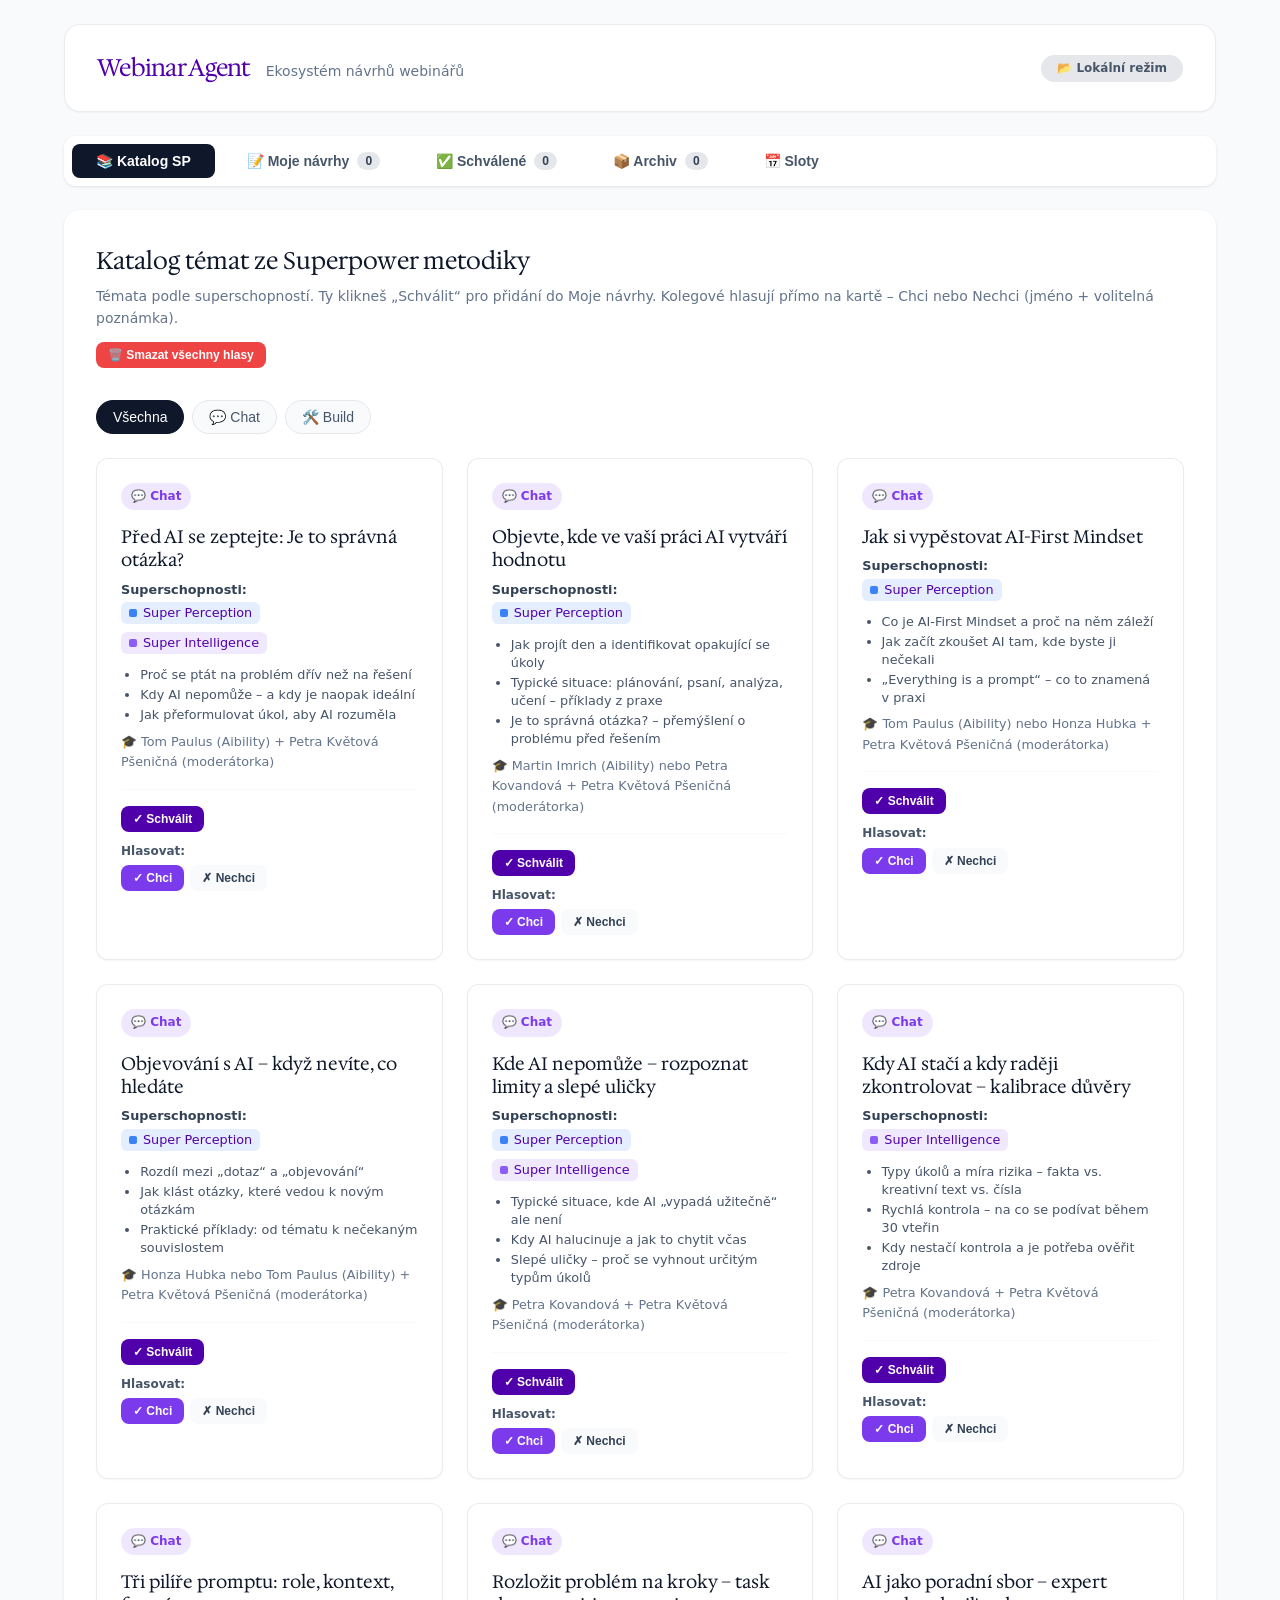
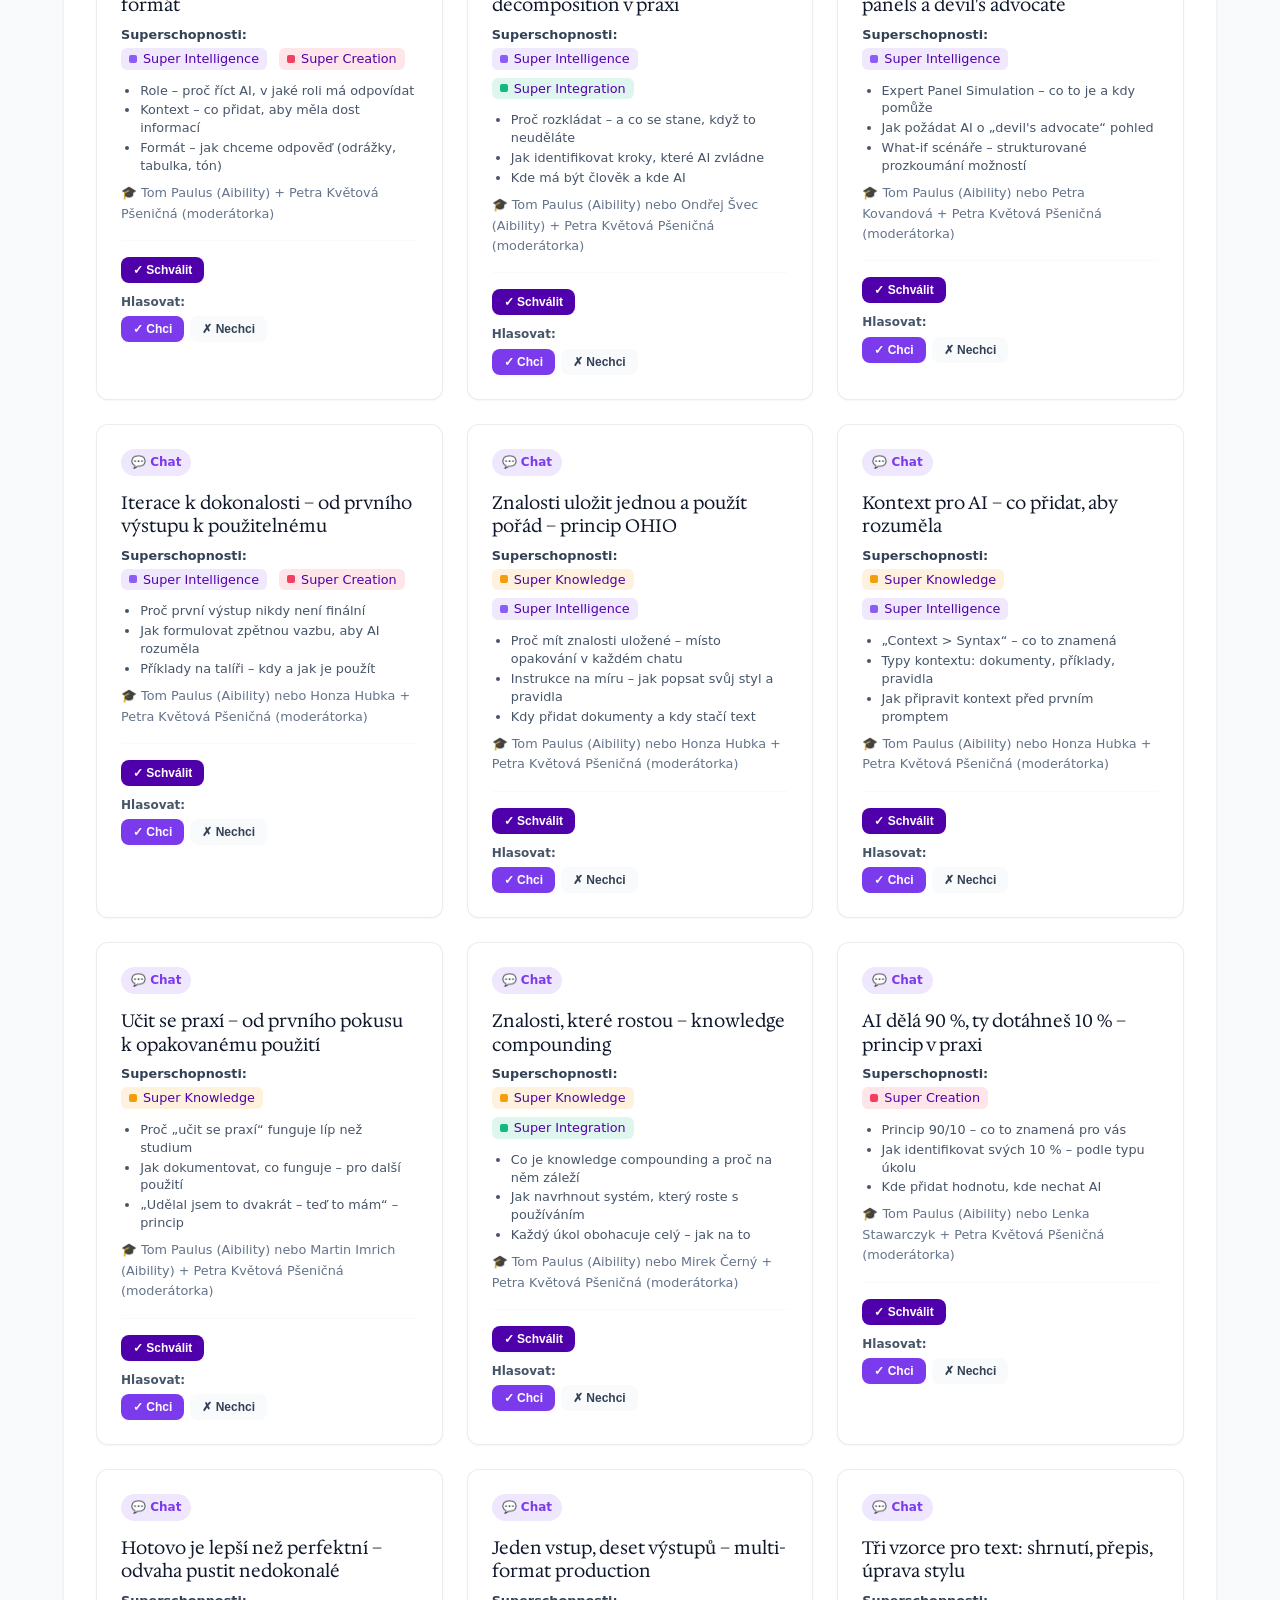
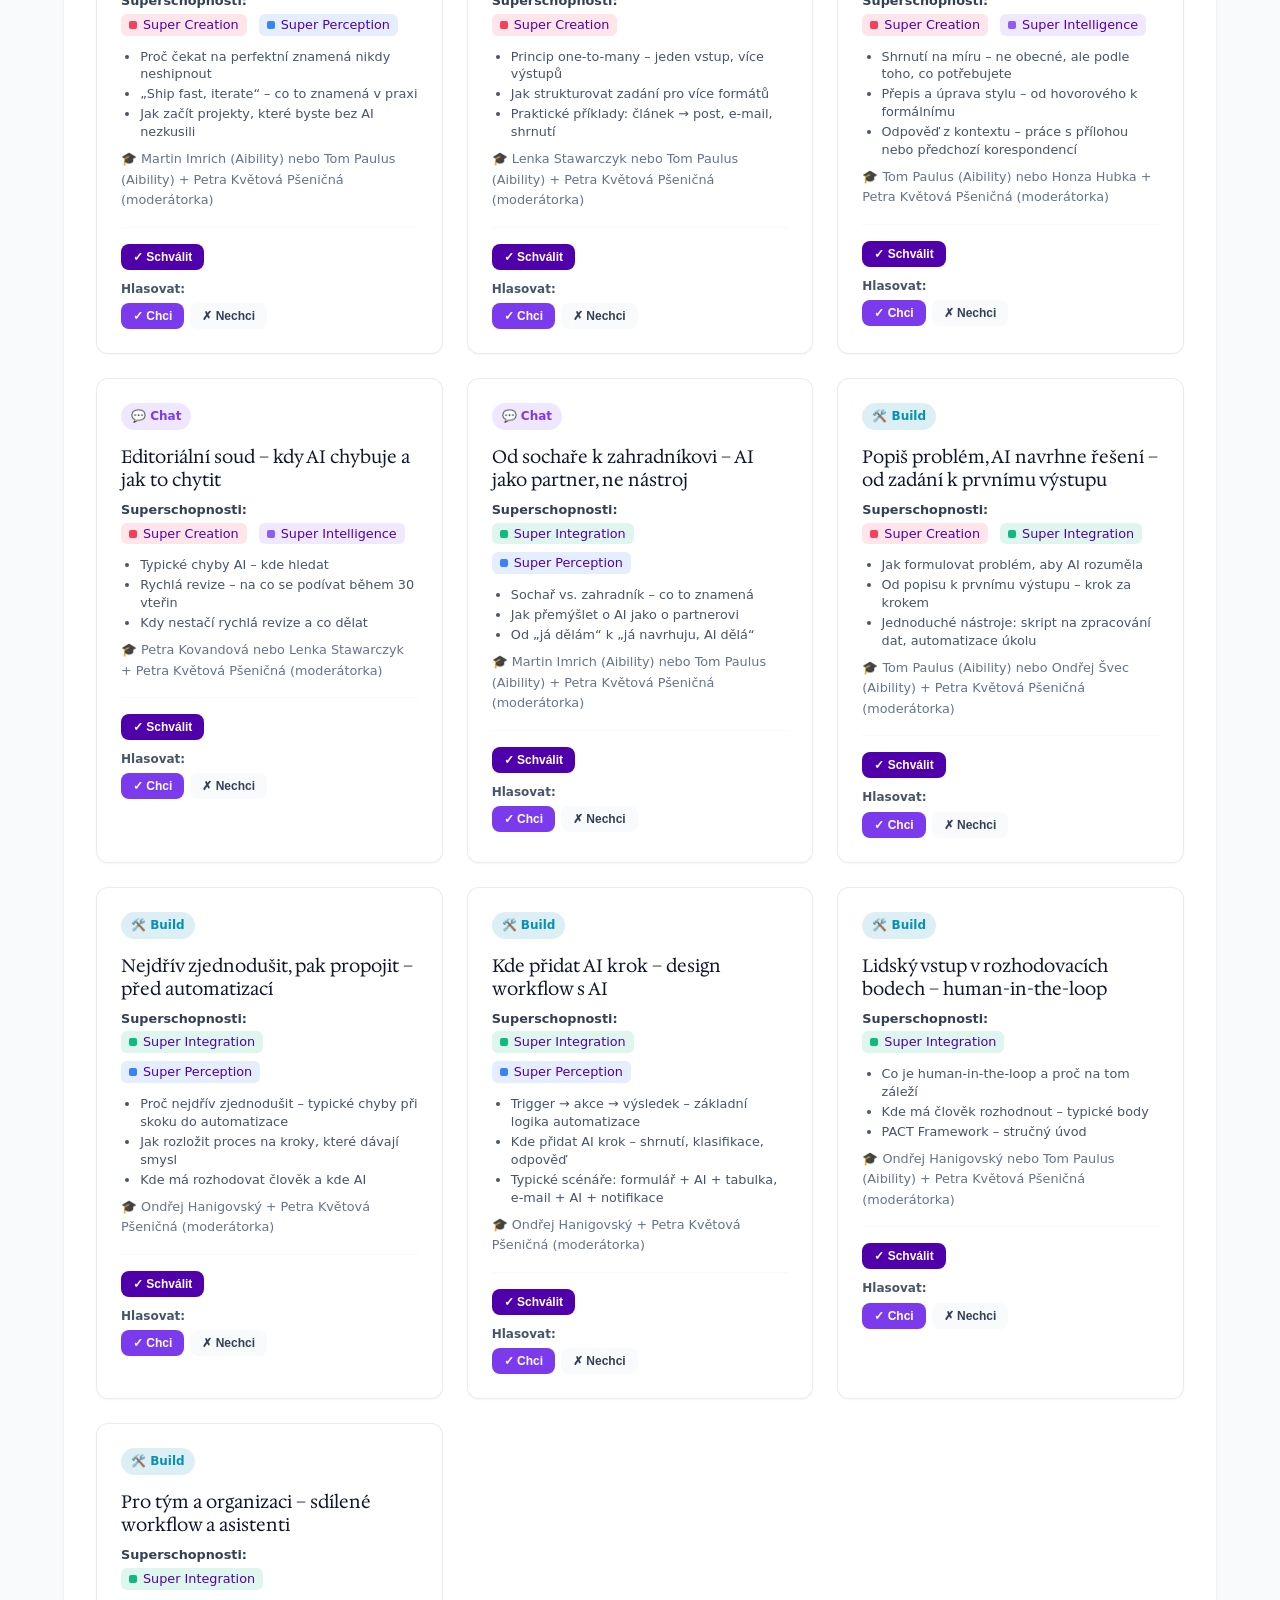
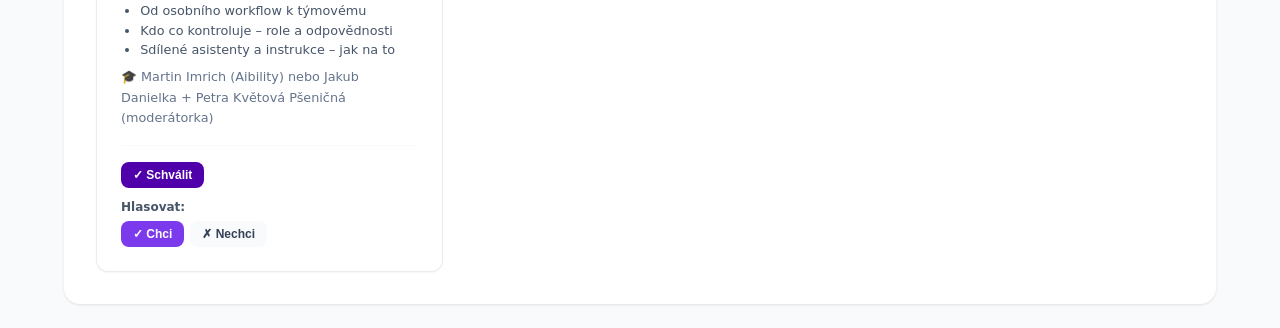
==== index.html @ 168be289 "Webinar Agent Dashboard - prvnĂ­ nasazenĂ­ Made-with: Cursor" ====
<!DOCTYPE html>
<html lang="cs">
<head>
    <meta charset="UTF-8">
    <meta name="viewport" content="width=device-width, initial-scale=1.0">
    <title>Webinar Agent Dashboard | Aibility</title>
    <link rel="stylesheet" href="styles.css">
</head>
<body>
    <div class="app">
        <header class="header">
            <div class="header-left">
                <h1 class="logo">Webinar Agent</h1>
                <span class="subtitle">Ekosystém návrhů webinářů</span>
            </div>
            <div class="header-right">
                <span id="airtable-status" class="status-badge status-disconnected">
                    ⚪ Airtable
                </span>
            </div>
        </header>

        <nav class="tabs">
            <button class="tab active" data-tab="katalog">
                📚 Katalog SP
            </button>
            <button class="tab" data-tab="drafts">
                📝 Moje návrhy
                <span class="tab-count" id="drafts-count">0</span>
            </button>
            <button class="tab" data-tab="approved">
                ✅ Schválené
                <span class="tab-count" id="approved-count">0</span>
            </button>
            <button class="tab" data-tab="archiv">
                📦 Archiv
                <span class="tab-count" id="archiv-count">0</span>
            </button>
            <button class="tab" data-tab="slots">
                📅 Sloty
            </button>
        </nav>

        <main class="content">
            <section id="tab-drafts" class="tab-content">
                <div class="section-header" style="display:flex;flex-wrap:wrap;gap:12px;align-items:center;justify-content:space-between">
                    <div>
                        <h2>Moje návrhy</h2>
                        <p class="section-desc">Témata z Katalogu SP nebo vlastní. Přidej téma tlačítkem níže nebo „Použít“ v katalogu. Klikni na kartu pro detail.</p>
                    </div>
                    <button type="button" class="btn btn-primary" onclick="openAddTopicModal()">➕ Přidat vlastní téma</button>
                </div>
                
                <div class="filters">
                    <button class="filter-btn active" data-filter="all">Všechny</button>
                    <button class="filter-btn" data-filter="Chat">💬 Chat</button>
                    <button class="filter-btn" data-filter="Build">🛠️ Build</button>
                </div>
                
                <div id="drafts-list" class="cards-grid"></div>
                
                <div id="drafts-empty" class="empty-state" style="display: none;">
                    <div class="empty-icon">📭</div>
                    <h3>Žádné návrhy</h3>
                    <p id="drafts-empty-msg">Přejdi do Katalogu SP a klikni „Použít“ u tématu, které chceš naplánovat.</p>
                </div>
            </section>

            <section id="tab-katalog" class="tab-content active">
                <div class="section-header" style="display:flex;flex-wrap:wrap;gap:12px;align-items:center;justify-content:space-between">
                    <div>
                        <h2>Katalog témat ze Superpower metodiky</h2>
                        <p class="section-desc">Témata podle superschopností. Ty klikneš „Schválit“ pro přidání do Moje návrhy. Kolegové hlasují přímo na kartě – Chci nebo Nechci (jméno + volitelná poznámka).</p>
                    </div>
                    <button type="button" class="btn btn-danger btn-sm" onclick="clearAllVotes()" title="Smazat všechny hlasy u všech témat">🗑️ Smazat všechny hlasy</button>
                </div>
                <div class="filters">
                    <button class="filter-btn active" data-katalog-filter="all">Všechna</button>
                    <button class="filter-btn" data-katalog-filter="Chat">💬 Chat</button>
                    <button class="filter-btn" data-katalog-filter="Build">🛠️ Build</button>
                </div>
                <div id="katalog-list" class="cards-grid"></div>
                <div id="katalog-empty" class="empty-state" style="display: none;">
                    <div class="empty-icon">📚</div>
                    <h3>Katalog se načítá</h3>
                    <p>Načítám témata z dokumentu SP metodiky...</p>
                </div>
            </section>

            <section id="tab-approved" class="tab-content">
                <div class="section-header">
                    <h2>Schválené webináře</h2>
                    <p class="section-desc">Schválené návrhy s vygenerovanými texty, připravené k uložení do Airtable</p>
                </div>
                
                <div id="approved-list" class="cards-grid"></div>
                
                <div id="approved-empty" class="empty-state" style="display: none;">
                    <div class="empty-icon">📋</div>
                    <h3>Žádné schválené</h3>
                    <p>Schval některý návrh z Moje návrhy</p>
                </div>
            </section>

            <section id="tab-archiv" class="tab-content">
                <div class="section-header">
                    <h2>Archiv – už proběhlo / vyhodnoceno / nevyužijeme</h2>
                    <p class="section-desc">Návrhy, které už proběhly, byly vyhodnoceny nebo se nevyužijí. Zůstávají zde pro přehled.</p>
                </div>
                <div class="filters">
                    <button class="filter-btn active" data-archiv-filter="all">Všechny</button>
                    <button class="filter-btn" data-archiv-filter="ulozeno_do_airtable">📤 Uloženo do Airtable</button>
                    <button class="filter-btn" data-archiv-filter="proběhlo">✅ Už proběhlo</button>
                    <button class="filter-btn" data-archiv-filter="zamitnuto">🚫 Zamítnuto</button>
                    <button class="filter-btn" data-archiv-filter="nevyužijeme">❌ Nevyužijeme</button>
                </div>
                <div id="archiv-list" class="cards-grid"></div>
                <div id="archiv-empty" class="empty-state" style="display: none;">
                    <div class="empty-icon">📦</div>
                    <h3>Archiv je prázdný</h3>
                    <p>Přesuň sem návrhy, které už proběhly nebo se nevyužijí – v detailu klikni na „Přesunout do archivu“.</p>
                </div>
            </section>

            <section id="tab-slots" class="tab-content">
                <div class="section-header">
                    <h2>Kalendář slotů</h2>
                    <p class="section-desc">Úterý 11:00 — střídání Chat / Build</p>
                </div>
                <div id="slots-list" class="slots-grid"></div>
            </section>
        </main>

        <!-- Detail modal -->
        <div id="draft-modal" class="modal" style="display: none;">
            <div class="modal-backdrop"></div>
            <div class="modal-content modal-wide">
                <div class="modal-header">
                    <h2 id="modal-title">Detail návrhu</h2>
                    <button class="modal-close" onclick="closeModal()">&times;</button>
                </div>
                <div class="modal-body" id="modal-body"></div>
                <div class="modal-footer" id="modal-footer"></div>
            </div>
        </div>

        <div id="toast" class="toast" style="display: none;">
            <span id="toast-message"></span>
        </div>

        <!-- Modal: Přidat vlastní téma -->
        <div id="add-topic-modal" class="modal" style="display: none;">
            <div class="modal-backdrop" onclick="closeAddTopicModal()"></div>
            <div class="modal-content modal-wide" style="max-width:640px">
                <div class="modal-header">
                    <h2>Přidat vlastní téma webináře</h2>
                    <button class="modal-close" onclick="closeAddTopicModal()">&times;</button>
                </div>
                <div class="modal-body" id="add-topic-body">
                    <form id="add-topic-form" onsubmit="return false;">
                        <div class="form-group">
                            <label for="add-tema">Název tématu *</label>
                            <input type="text" id="add-tema" required placeholder="např. Jak psát efektivní prompty" />
                        </div>
                        <div class="form-group">
                            <label for="add-modul">Modul *</label>
                            <select id="add-modul" required>
                                <option value="Chat">💬 Chat</option>
                                <option value="Build">🛠️ Build</option>
                            </select>
                        </div>
                        <div class="form-group">
                            <label for="add-problem">O čem má webinář být</label>
                            <textarea id="add-problem" rows="3" placeholder="Jaký problém řeší? Pro koho je určen?"></textarea>
                        </div>
                        <div class="form-group">
                            <label for="add-usp">Proč právě tento webinář</label>
                            <textarea id="add-usp" rows="2" placeholder="Proč je téma důležité? Co je unikátní?"></textarea>
                        </div>
                        <div class="form-group">
                            <label for="add-reseni">Řešení / co webinář nabízí</label>
                            <textarea id="add-reseni" rows="4" placeholder="Co webinář nabízí? Jak řeší problém?"></textarea>
                        </div>
                        <div class="form-group">
                            <label for="add-obsah">Struktura a obsah (každý bod na nový řádek)</label>
                            <textarea id="add-obsah" rows="8" placeholder="1. Úvod&#10;2. Teorie&#10;3. Praktická část&#10;4. Závěr"></textarea>
                        </div>
                        <div class="form-group">
                            <label for="add-odnesou">Co se lidé mají dozvědět</label>
                            <textarea id="add-odnesou" rows="4" placeholder="Co si účastníci odnesou?"></textarea>
                        </div>
                        <div class="form-group">
                            <label>Vyber lektora</label>
                            <div id="add-lektor-checkboxes" style="display:flex;flex-direction:column;gap:8px;padding:12px;border:1px solid var(--gray-300);border-radius:8px;background:var(--gray-50)">
                                <!-- Naplní app.js při otevření modalu -->
                            </div>
                        </div>
                    </form>
                </div>
                <div class="modal-footer">
                    <button class="btn btn-secondary" onclick="closeAddTopicModal()">Zrušit</button>
                    <button class="btn btn-primary" onclick="submitAddTopic()">Přidat návrh</button>
                </div>
            </div>
        </div>

        <!-- Vote modal – jméno + poznámka před odesláním hlasu -->
        <div id="vote-modal" class="modal" style="display: none;">
            <div class="modal-backdrop"></div>
            <div class="modal-content">
                <div class="modal-header">
                    <h2 id="vote-modal-title">Váš hlas</h2>
                    <button class="modal-close" onclick="closeVoteModal()">&times;</button>
                </div>
                <div class="modal-body">
                    <p id="vote-modal-topic" class="vote-modal-topic" style="margin-bottom:16px;font-weight:500;color:var(--gray-700)"></p>
                    <p id="vote-modal-preference" class="vote-modal-preference" style="margin-bottom:16px;padding:8px 12px;border-radius:8px;font-size:0.9rem"></p>
                    <div class="field-group" style="margin-bottom:16px">
                        <label for="vote-name">Vaše jméno <span style="color:var(--aibility-primary)">*</span></label>
                        <input type="text" id="vote-name" placeholder="např. Jana Nováková" maxlength="80" required>
                    </div>
                    <div class="field-group">
                        <label for="vote-note">Poznámka (volitelně)</label>
                        <textarea id="vote-note" rows="3" placeholder="Např. zajímá mě hlavně část o automatizaci..." maxlength="500"></textarea>
                    </div>
                </div>
                <div class="modal-footer">
                    <button class="btn btn-secondary" onclick="closeVoteModal()">Zrušit</button>
                    <button class="btn btn-primary" id="vote-submit-btn">Odeslat hlas</button>
                </div>
            </div>
        </div>
    </div>

    <script src="embedded_data.js"></script>
    <script src="text_generator.js"></script>
    <script src="config.js"></script>
    <script src="app.js"></script>
</body>
</html>
---- styles.css ----
/* ================================================
   Webinar Agent Dashboard - Styles
   Aibility design system (landing page builder)
   ================================================ */

@import url('https://fonts.googleapis.com/css2?family=Hedvig+Letters+Serif:opsz@12..24&display=swap');

:root {
    --black: #000000;
    --white: #ffffff;
    --gray-50: #f9fafb;
    --gray-100: #F8FAFC;
    --gray-200: #e5e7eb;
    --gray-300: #d1d5db;
    --gray-400: #94a3b8;
    --gray-500: #64748b;
    --gray-600: #475569;
    --gray-700: #334155;
    --gray-800: #1e293b;
    --gray-900: #0f172a;
    --aibility-primary: #5000ab;
    --aibility-primary-dark: #3d0085;
    --accent-chat: #7C3AED;
    --accent-build: #0891B2;
    --accent-chat-light: rgba(124, 58, 237, 0.12);
    --accent-build-light: rgba(8, 145, 178, 0.14);
    --color-violet: #7C3AED;
    --color-cyan: #0891B2;
    --color-text-primary: #0F172A;
    --color-text-secondary: #475569;
    --color-border: rgba(15, 23, 42, 0.08);
    --shadow-sm: 0 1px 2px rgba(0, 0, 0, 0.04);
    --shadow-md: 0 4px 12px rgba(0, 0, 0, 0.06);
    --font-sans: system-ui, -apple-system, 'Segoe UI', Roboto, sans-serif;
    --font-headings: 'Hedvig Letters Serif', Georgia, serif;
    --space-xs: 4px;
    --space-sm: 8px;
    --space-md: 16px;
    --space-lg: 24px;
    --space-xl: 32px;
    --space-2xl: 48px;
    --radius-sm: 6px;
    --radius-md: 8px;
    --radius-lg: 12px;
    --radius-xl: 16px;
    --radius-full: 9999px;
}

* { margin: 0; padding: 0; box-sizing: border-box; }

body {
    font-family: var(--font-sans);
    background: var(--gray-50);
    color: var(--color-text-primary);
    line-height: 1.6;
    min-height: 100vh;
}

h1, h2, h3, h4, .section-header h2, .card-title {
    font-family: var(--font-headings);
    font-weight: 400;
}

.app {
    max-width: 1200px;
    margin: 0 auto;
    padding: var(--space-lg);
}

/* Header */
.header {
    display: flex;
    justify-content: space-between;
    align-items: center;
    padding: var(--space-lg) var(--space-xl);
    background: var(--white);
    border-radius: var(--radius-xl);
    margin-bottom: var(--space-lg);
    box-shadow: var(--shadow-sm);
    border: 1px solid var(--color-border);
}

.header-left { display: flex; align-items: baseline; gap: var(--space-md); }
.header-right { display: flex; align-items: center; gap: var(--space-md); }
.logo {
    font-size: 1.5rem;
    font-weight: 800;
    letter-spacing: -0.03em;
    color: var(--aibility-primary);
}
.subtitle { color: var(--gray-500); font-size: 0.875rem; }

.status-badge {
    display: inline-flex; align-items: center; gap: var(--space-xs);
    padding: var(--space-xs) var(--space-md); border-radius: var(--radius-full);
    font-size: 0.75rem; font-weight: 600;
}
.status-connected { background: #dcfce7; color: #166534; }
.status-disconnected { background: var(--gray-200); color: var(--gray-600); }

/* Tabs */
.tabs {
    display: flex; gap: var(--space-sm); margin-bottom: var(--space-lg);
    background: var(--white); padding: var(--space-sm);
    border-radius: var(--radius-lg); box-shadow: 0 1px 3px rgba(0,0,0,0.1);
}

.tab {
    display: flex; align-items: center; gap: var(--space-sm);
    padding: var(--space-sm) var(--space-lg); background: transparent;
    border: none; border-radius: var(--radius-md);
    font-size: 0.875rem; font-weight: 600; color: var(--gray-600);
    cursor: pointer; transition: all 0.2s;
}
.tab:hover { background: var(--gray-100); color: var(--gray-900); }
.tab.active { background: var(--gray-900); color: var(--white); }

.tab-count {
    background: var(--gray-200); color: var(--gray-700);
    padding: 2px 8px; border-radius: var(--radius-full); font-size: 0.75rem;
}
.tab.active .tab-count { background: rgba(255,255,255,0.2); color: var(--white); }

/* Content */
.content {
    background: var(--white); border-radius: var(--radius-xl);
    padding: var(--space-xl); min-height: 400px;
    box-shadow: 0 1px 3px rgba(0,0,0,0.1);
}

.tab-content { display: none; }
.tab-content.active { display: block; }
.section-header { margin-bottom: var(--space-xl); }
.section-header h2 { font-size: 1.5rem; font-weight: 700; margin-bottom: var(--space-xs); }
.section-desc { color: var(--gray-500); font-size: 0.875rem; }

/* Filters */
.filters { display: flex; gap: var(--space-sm); margin-bottom: var(--space-lg); }

.filter-btn {
    padding: var(--space-sm) var(--space-md);
    background: var(--gray-100); border: 1px solid var(--gray-200);
    border-radius: var(--radius-full); font-size: 0.875rem;
    font-weight: 500; color: var(--gray-600); cursor: pointer; transition: all 0.2s;
}
.filter-btn:hover { background: var(--gray-200); }
.filter-btn.active { background: var(--gray-900); border-color: var(--gray-900); color: var(--white); }

/* Cards Grid */
.cards-grid {
    display: grid;
    grid-template-columns: repeat(auto-fill, minmax(340px, 1fr));
    gap: var(--space-lg);
}

.card {
    background: var(--white);
    border: 1px solid var(--color-border);
    border-radius: var(--radius-lg);
    padding: var(--space-lg);
    transition: all 0.2s ease;
    cursor: pointer;
    box-shadow: var(--shadow-sm);
}
.card:hover {
    border-color: rgba(15, 23, 42, 0.15);
    box-shadow: var(--shadow-md);
    transform: translateY(-2px);
}

.card-header {
    display: flex; justify-content: space-between; align-items: flex-start;
    margin-bottom: var(--space-md);
}

.card-module {
    display: inline-flex; align-items: center; gap: var(--space-xs);
    padding: 4px 10px; border-radius: var(--radius-full);
    font-size: 0.75rem; font-weight: 600;
}
.card-module.chat { background: var(--accent-chat-light); color: var(--accent-chat); }
.card-module.build { background: var(--accent-build-light); color: var(--accent-build); }

.card-score {
    display: inline-flex; align-items: center; gap: 4px;
    font-size: 0.7rem; font-weight: 700; color: var(--gray-500);
    background: var(--gray-100); padding: 4px 8px; border-radius: var(--radius-full);
}

.card-title { font-size: 1.125rem; font-weight: 700; margin-bottom: var(--space-sm); line-height: 1.3; }

.card-usp {
    color: var(--gray-600); font-size: 0.8rem; font-style: italic;
    margin-bottom: var(--space-sm); line-height: 1.4;
}

.card-superschopnosti {
    font-size: 0.8rem; color: var(--aibility-primary); margin-bottom: var(--space-sm);
    line-height: 1.4; font-weight: 500;
}
.card-superschopnosti strong { color: var(--gray-700); }

.card-obsah {
    margin: 0 0 var(--space-sm); padding-left: 1.2rem; font-size: 0.8rem;
    color: var(--gray-600); line-height: 1.4;
}
.card-obsah li { margin-bottom: 2px; }

.card-meta {
    display: flex; flex-wrap: wrap; gap: var(--space-sm);
    margin-bottom: var(--space-md); font-size: 0.8rem; color: var(--gray-500);
}
.card-meta-item { display: flex; align-items: center; gap: 4px; }

.card-tags { display: flex; flex-wrap: wrap; gap: var(--space-xs); margin-bottom: var(--space-md); }
.card-tag {
    padding: 2px 8px; border-radius: var(--radius-full);
    font-size: 0.7rem; font-weight: 500; background: var(--gray-100); color: var(--gray-600);
}

.card-actions {
    display: flex; gap: var(--space-sm); padding-top: var(--space-md);
    border-top: 1px solid var(--gray-100);
}

/* Slots Grid */
.slots-grid { display: grid; grid-template-columns: repeat(auto-fill, minmax(200px, 1fr)); gap: var(--space-md); }

.slot-card { padding: var(--space-md); border-radius: var(--radius-md); border: 1px solid var(--gray-200); text-align: center; }
.slot-card.available { background: var(--accent-build-light); border-color: rgba(8, 145, 178, 0.24); }
.slot-card.occupied { background: var(--gray-100); border-color: var(--gray-200); opacity: 0.7; }
.slot-card.blocked { background: #fef2f2; border-color: #fecaca; }
.slot-date { font-weight: 700; font-size: 1rem; margin-bottom: var(--space-xs); }
.slot-time { color: var(--gray-600); font-size: 0.875rem; margin-bottom: var(--space-sm); }
.slot-module { display: inline-block; padding: 2px 8px; border-radius: var(--radius-full); font-size: 0.75rem; font-weight: 600; }
.slot-module.chat { background: var(--accent-chat-light); color: var(--accent-chat); }
.slot-module.build { background: var(--accent-build-light); color: var(--accent-build); }

/* Empty State */
.empty-state { text-align: center; padding: var(--space-2xl); color: var(--gray-500); }
.empty-icon { font-size: 3rem; margin-bottom: var(--space-md); }
.empty-state h3 { font-size: 1.125rem; color: var(--gray-700); margin-bottom: var(--space-xs); }

/* Buttons */
.btn {
    display: inline-flex; align-items: center; gap: var(--space-sm);
    padding: var(--space-sm) var(--space-md); border: none;
    border-radius: var(--radius-md); font-size: 0.875rem; font-weight: 600;
    cursor: pointer; transition: all 0.2s;
}
.btn-primary {
    background: var(--aibility-primary);
    color: var(--white);
}
.btn-primary:hover {
    background: var(--aibility-primary-dark);
    box-shadow: 0 4px 12px rgba(80, 0, 171, 0.25);
}
.btn-secondary { background: var(--gray-100); color: var(--gray-700); }
.btn-secondary:hover { background: var(--gray-200); }
.btn-success { background: var(--color-violet); color: var(--white); }
.btn-success:hover { background: #6d28d9; }
.btn-danger { background: #ef4444; color: var(--white); }
.btn-danger:hover { background: #dc2626; }
.btn-sm { padding: 6px 12px; font-size: 0.75rem; }
.btn:disabled { opacity: 0.5; cursor: not-allowed; }
.btn-warning { background: var(--color-cyan); color: var(--white); }
.btn-warning:hover { background: #0e7490; }
.btn-outline { background: transparent; border: 1px solid var(--gray-300); color: var(--gray-700); }
.btn-outline:hover { background: var(--gray-100); }

/* Modal */
.modal {
    position: fixed; top: 0; left: 0; right: 0; bottom: 0;
    z-index: 1000; display: flex; align-items: center; justify-content: center;
}
.modal-backdrop { position: absolute; top: 0; left: 0; right: 0; bottom: 0; background: rgba(0,0,0,0.5); }

.modal-content {
    position: relative; background: var(--white); border-radius: var(--radius-xl);
    width: 90%; max-width: 700px; max-height: 90vh; overflow: hidden;
    display: flex; flex-direction: column;
}
.modal-content.modal-wide { max-width: 900px; }

.modal-header {
    display: flex; justify-content: space-between; align-items: center;
    padding: var(--space-lg); border-bottom: 1px solid var(--gray-200);
}
.modal-header h2 { font-size: 1.25rem; }
.modal-close { background: none; border: none; font-size: 1.5rem; color: var(--gray-500); cursor: pointer; }
.modal-close:hover { color: var(--gray-900); }
.modal-body { padding: var(--space-lg); overflow-y: auto; flex: 1; }
.modal-footer {
    display: flex; justify-content: flex-end; gap: var(--space-sm);
    padding: var(--space-lg); border-top: 1px solid var(--gray-200);
}

/* Detail sections in modal */
.detail-grid { display: grid; grid-template-columns: 1fr 1fr; gap: var(--space-lg); margin-bottom: var(--space-lg); }
.detail-full { grid-column: 1 / -1; }

.detail-section {
    background: var(--gray-50); border-radius: var(--radius-md);
    padding: var(--space-md); border: 1px solid var(--gray-100);
}
.detail-section h4 {
    font-size: 0.75rem; font-weight: 700; color: var(--gray-500);
    text-transform: uppercase; letter-spacing: 0.06em;
    margin-bottom: var(--space-sm);
}
.detail-section p { font-size: 0.875rem; line-height: 1.5; color: var(--gray-800); }
.detail-section ul { font-size: 0.875rem; padding-left: 20px; color: var(--gray-800); }
.detail-section li { margin-bottom: 4px; }

.evidence-item {
    background: var(--white); border: 1px solid var(--gray-200);
    border-radius: var(--radius-sm); padding: var(--space-sm) var(--space-md);
    margin-bottom: var(--space-sm); font-size: 0.8rem;
}
.evidence-item .ev-source {
    font-weight: 600; color: var(--accent-chat); font-size: 0.7rem;
    text-transform: uppercase; letter-spacing: 0.04em;
}
.evidence-item .ev-text { color: var(--gray-700); margin-top: 4px; }

.schema-block {
    display: flex; gap: var(--space-md); padding: var(--space-sm) 0;
    border-bottom: 1px solid var(--gray-100);
}
.schema-block:last-child { border-bottom: none; }
.schema-time { font-weight: 700; font-size: 0.8rem; color: var(--accent-chat); min-width: 90px; }
.schema-content { font-size: 0.8rem; color: var(--gray-700); }
.schema-content strong { color: var(--gray-900); }

/* Lektor section */
.lektor-card {
    display: flex; gap: var(--space-md); align-items: flex-start;
    background: var(--white); border: 1px solid var(--gray-200);
    border-radius: var(--radius-md); padding: var(--space-md);
}
.lektor-avatar {
    width: 48px; height: 48px; border-radius: 50%;
    background: var(--gray-200); display: flex; align-items: center;
    justify-content: center; font-size: 1.5rem; flex-shrink: 0;
}
.lektor-info h5 { font-size: 0.95rem; margin-bottom: 2px; }
.lektor-info .lektor-reason { font-size: 0.75rem; color: var(--gray-500); font-style: italic; }
.lektor-info .lektor-bio { font-size: 0.8rem; color: var(--gray-600); margin-top: 6px; line-height: 1.4; }

/* Text editor sections */
.text-section { margin-bottom: var(--space-xl); }
.text-section h3 {
    font-size: 0.875rem; font-weight: 600; color: var(--gray-600);
    margin-bottom: var(--space-sm); text-transform: uppercase; letter-spacing: 0.05em;
}
.text-section textarea {
    width: 100%; min-height: 150px; padding: var(--space-md);
    border: 1px solid var(--gray-300); border-radius: var(--radius-md);
    font-family: inherit; font-size: 0.875rem; line-height: 1.6; resize: vertical;
}
.text-section textarea:focus { outline: none; border-color: var(--gray-900); }

/* Form fields in modal */
.field-row {
    display: grid; grid-template-columns: 1fr 1fr; gap: var(--space-md);
    margin-bottom: var(--space-md);
}
.field-group, .form-group { display: flex; flex-direction: column; gap: var(--space-xs); margin-bottom: var(--space-md); }
.field-group label, .form-group label { font-size: 0.8rem; font-weight: 600; color: var(--gray-600); }
.field-group select, .field-group input, .field-group textarea,
.form-group select, .form-group input, .form-group textarea {
    padding: var(--space-sm) var(--space-md);
    border: 1px solid var(--gray-300); border-radius: var(--radius-md);
    font-size: 0.875rem; font-family: inherit; background: var(--white);
}
.field-group select:focus, .field-group input:focus, .field-group textarea:focus,
.form-group select:focus, .form-group input:focus, .form-group textarea:focus { outline: none; border-color: var(--gray-900); }

/* Toast */
.toast {
    position: fixed; bottom: var(--space-xl); left: 50%; transform: translateX(-50%);
    background: var(--gray-900); color: var(--white);
    padding: var(--space-md) var(--space-xl); border-radius: var(--radius-lg);
    font-weight: 500; z-index: 2000; animation: toast-in 0.3s ease;
}
@keyframes toast-in {
    from { opacity: 0; transform: translateX(-50%) translateY(20px); }
    to { opacity: 1; transform: translateX(-50%) translateY(0); }
}

/* Loading spinner */
.spinner {
    display: inline-block; width: 16px; height: 16px;
    border: 2px solid rgba(255,255,255,0.3); border-top-color: var(--white);
    border-radius: 50%; animation: spin 0.6s linear infinite;
}
@keyframes spin { to { transform: rotate(360deg); } }

/* Preference kolegů */
.card-preferences .preference-counts {
    display: flex; gap: 6px; font-size: 0.75rem; font-weight: 600;
}
.count-chci { color: var(--color-violet); }
.count-zvazuji { color: var(--color-cyan); }
.count-nechci { color: var(--gray-500); }

.preference-votes {
    margin-top: var(--space-md); padding-top: var(--space-md);
    border-top: 1px solid var(--gray-100);
}
.preference-vote {
    padding: var(--space-sm) var(--space-md); margin-bottom: var(--space-sm);
    border-radius: var(--radius-md); font-size: 0.8rem;
    border-left: 3px solid var(--gray-300);
}
.preference-vote.preference-chci { background: var(--accent-chat-light); border-left-color: var(--color-violet); }
.preference-vote.preference-zvazuji { background: var(--accent-build-light); border-left-color: var(--color-cyan); }
.preference-vote.preference-nechci { background: var(--gray-50); border-left-color: var(--gray-400); }
.vote-person { font-weight: 600; color: var(--gray-800); margin-right: var(--space-sm); }
.vote-pref { color: var(--gray-600); font-size: 0.75rem; }
.vote-comment { margin-top: 4px; color: var(--gray-600); font-size: 0.75rem; line-height: 1.4; }
.no-votes { font-size: 0.8rem; color: var(--gray-400); font-style: italic; }

/* Vote modal */
.vote-modal-preference.preference-chci { background: var(--accent-chat-light); color: var(--color-violet); }
.vote-modal-preference.preference-zvazuji { background: var(--accent-build-light); color: var(--color-cyan); }
.vote-modal-preference.preference-nechci { background: var(--gray-100); color: var(--gray-600); }

/* Hlasy v katalogu – zobrazení na kartě */
.card-votes .preference-chci { color: var(--color-violet); font-weight: 500; }
.card-votes .preference-zvazuji { color: var(--color-cyan); font-weight: 500; }
.card-votes .preference-nechci { color: var(--gray-600); font-weight: 500; }

/* Hlasování – tlačítka Chci/Zvažuji/Nechci */
.card-actions-hlasovani {
    display: flex; gap: var(--space-sm); flex-wrap: wrap;
}
.card-actions-hlasovani a { text-decoration: none; }

/* Responsive */
@media (max-width: 768px) {
    .app { padding: var(--space-md); }
    .header { flex-direction: column; gap: var(--space-md); text-align: center; }
    .header-left { flex-direction: column; gap: var(--space-xs); }
    .header-right { flex-direction: column; gap: var(--space-sm); }
    .tabs { flex-wrap: wrap; }
    .tab { flex: 1; justify-content: center; min-width: 100px; }
    .cards-grid { grid-template-columns: 1fr; }
    .detail-grid { grid-template-columns: 1fr; }
    .field-row { grid-template-columns: 1fr; }
    .modal-content { width: 95%; }
}
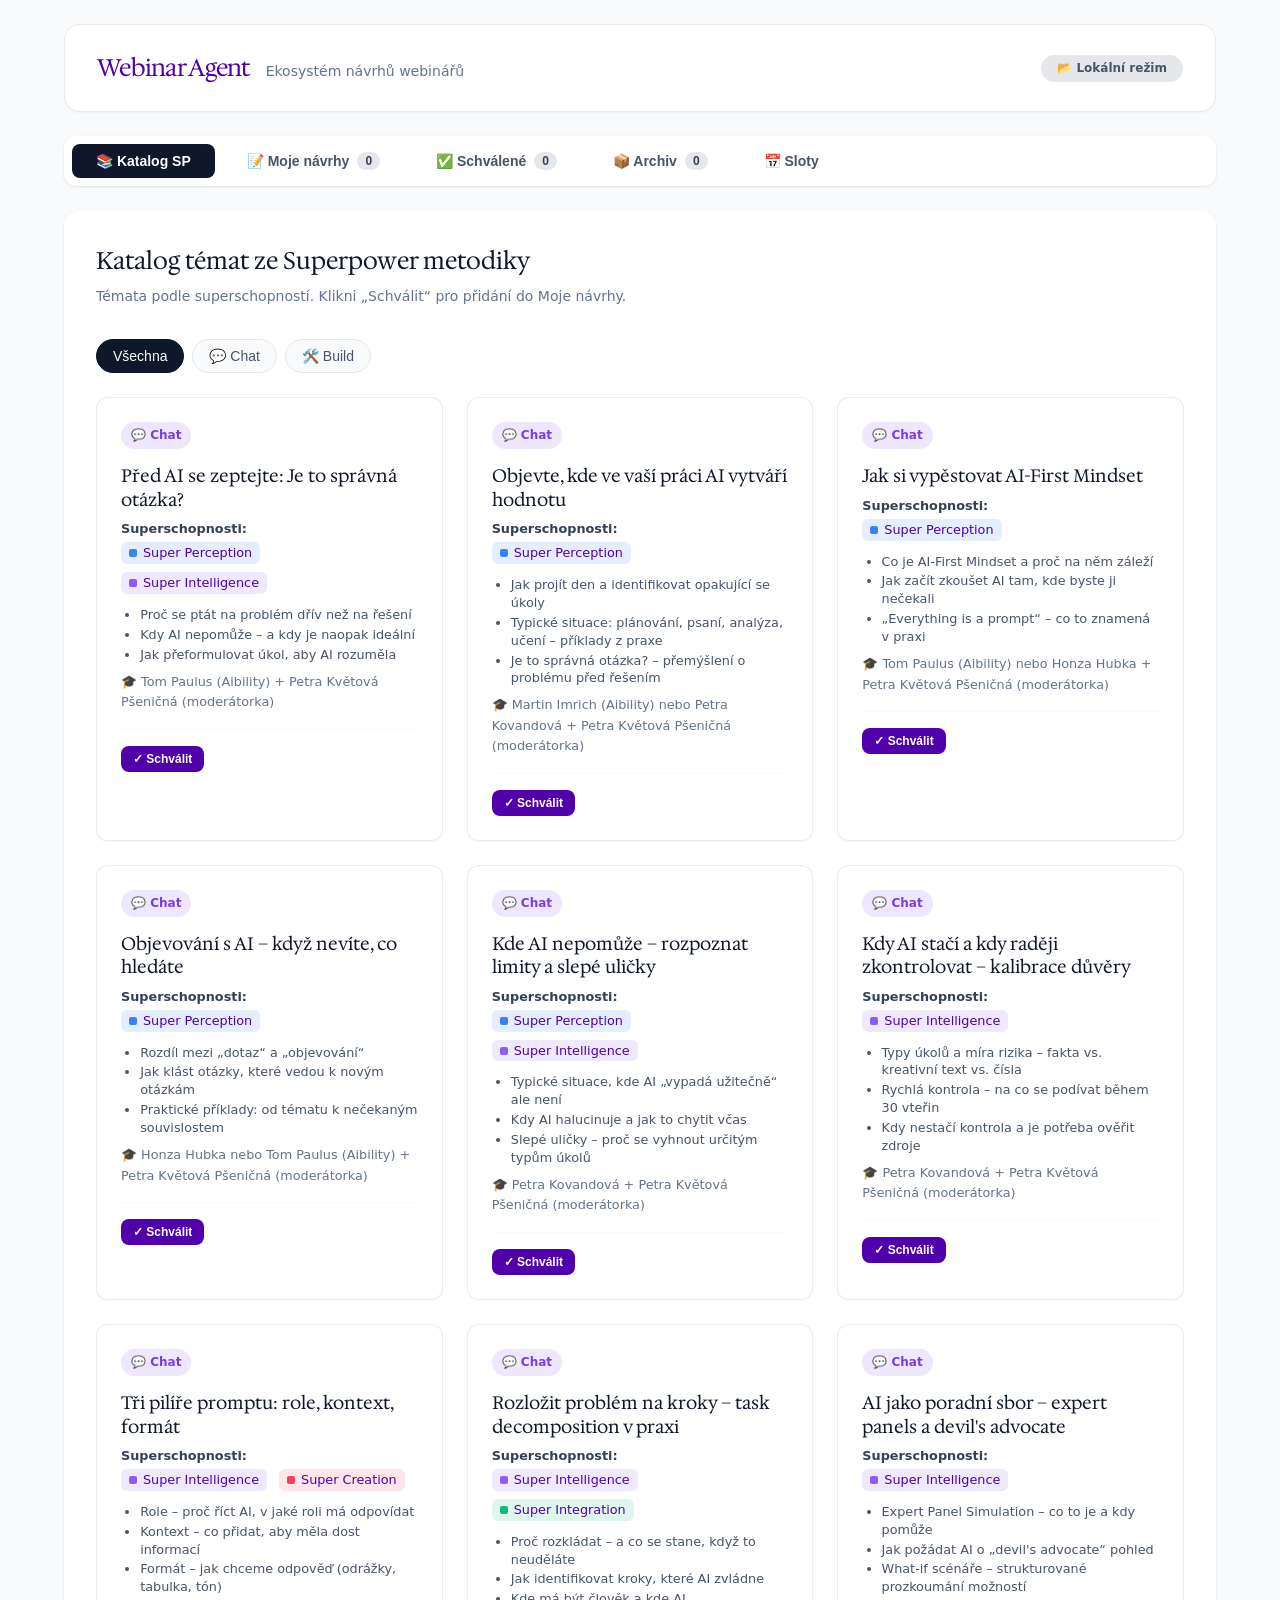
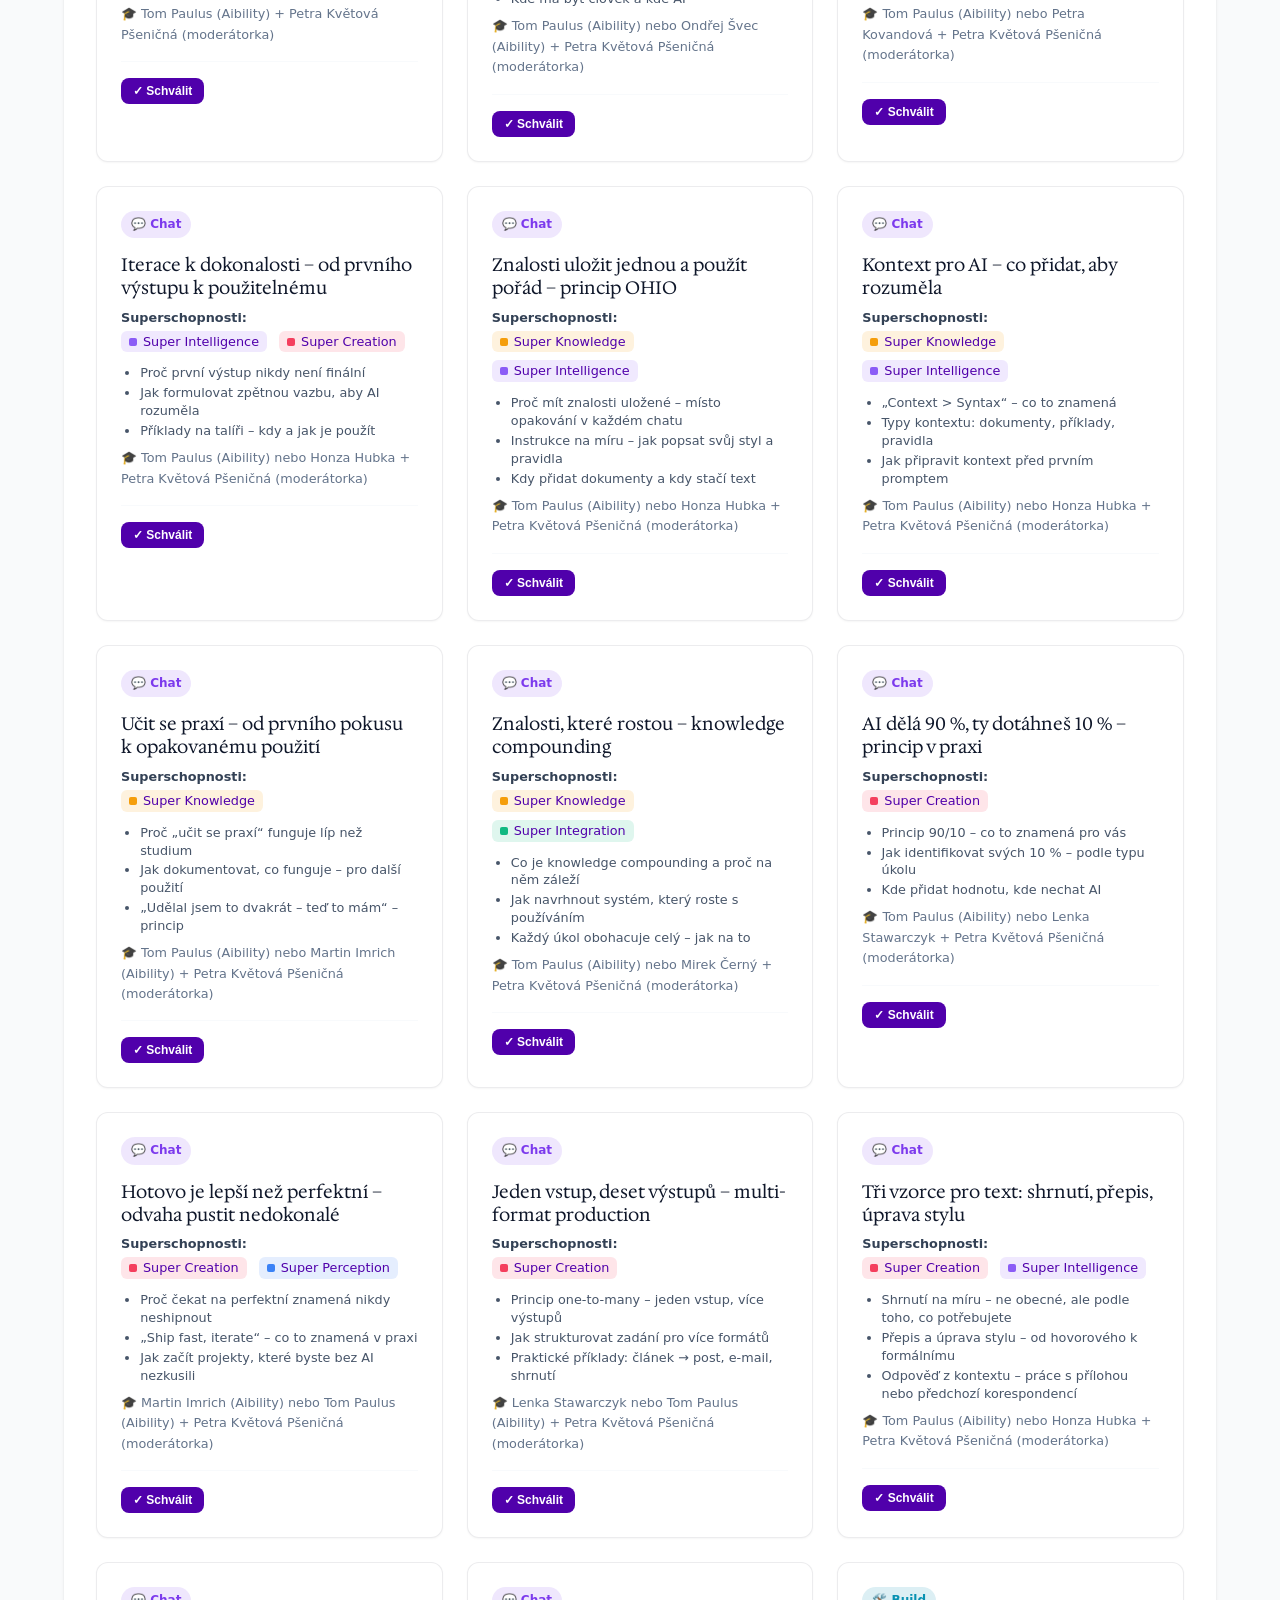
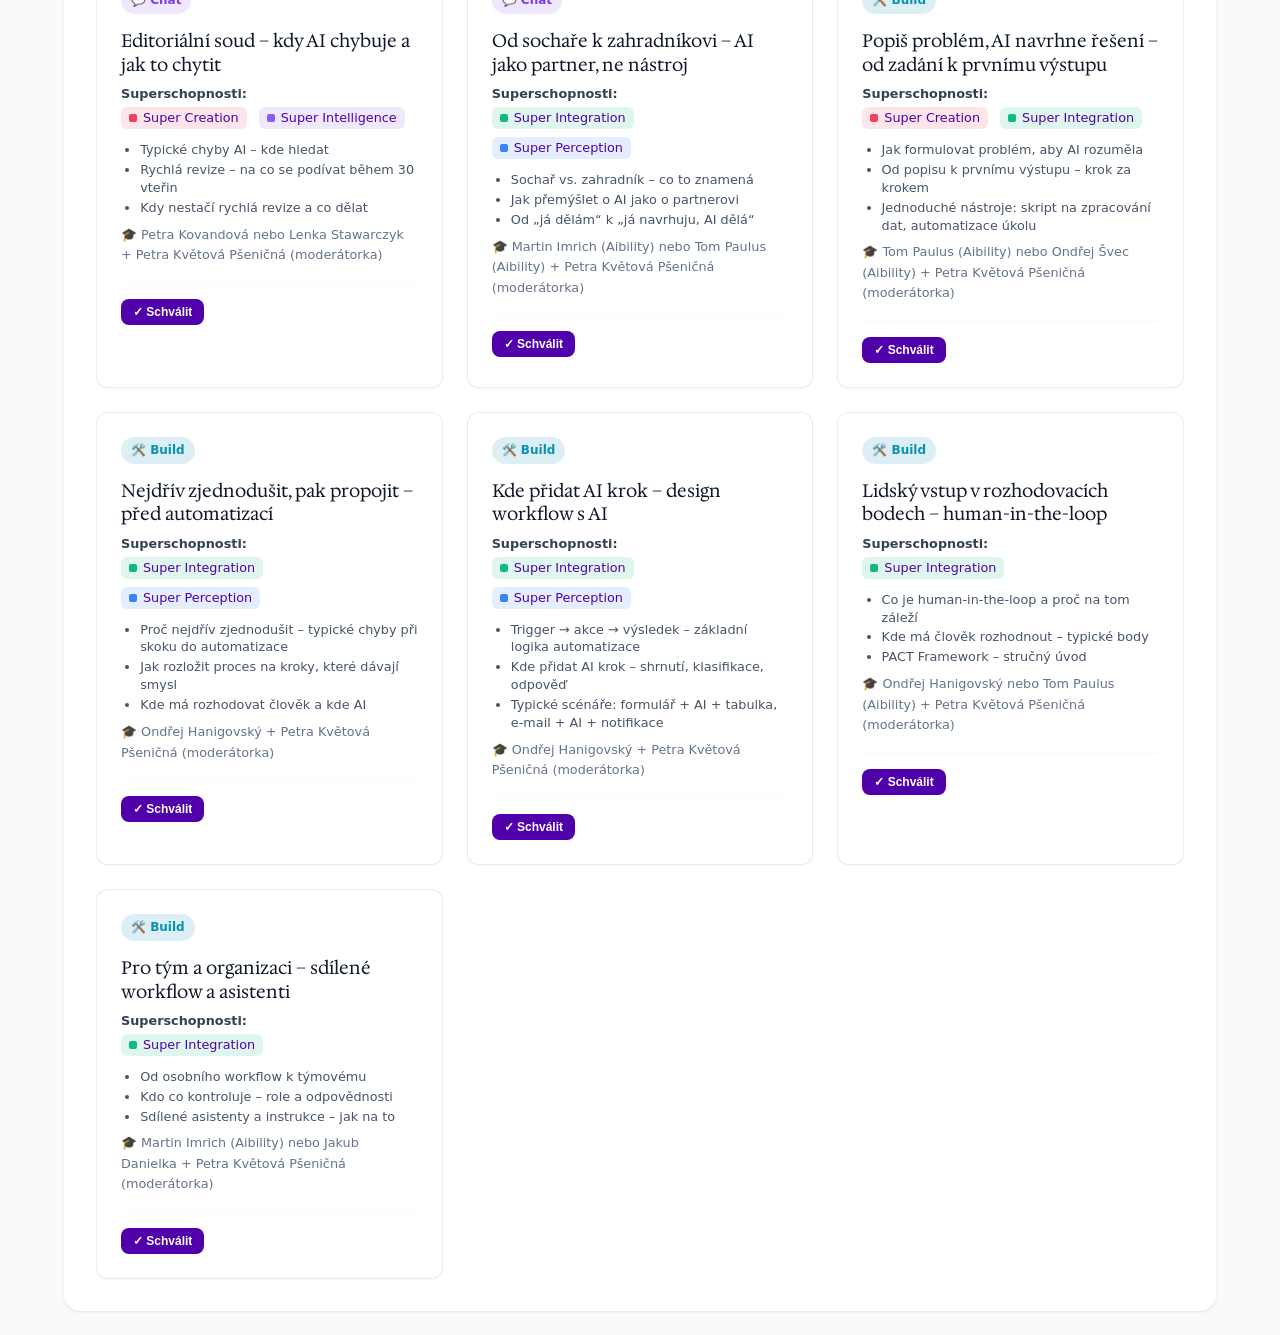
==== commit 796f5dc9: "Remove voting from dashboard Made-with: Cursor" ====
--- a/index.html
+++ b/index.html
@@ -67,12 +67,9 @@
             </section>
 
             <section id="tab-katalog" class="tab-content active">
-                <div class="section-header" style="display:flex;flex-wrap:wrap;gap:12px;align-items:center;justify-content:space-between">
-                    <div>
-                        <h2>Katalog témat ze Superpower metodiky</h2>
-                        <p class="section-desc">Témata podle superschopností. Ty klikneš „Schválit“ pro přidání do Moje návrhy. Kolegové hlasují přímo na kartě – Chci nebo Nechci (jméno + volitelná poznámka).</p>
-                    </div>
-                    <button type="button" class="btn btn-danger btn-sm" onclick="clearAllVotes()" title="Smazat všechny hlasy u všech témat">🗑️ Smazat všechny hlasy</button>
+                <div class="section-header">
+                    <h2>Katalog témat ze Superpower metodiky</h2>
+                    <p class="section-desc">Témata podle superschopností. Klikni „Schválit“ pro přidání do Moje návrhy.</p>
                 </div>
                 <div class="filters">
                     <button class="filter-btn active" data-katalog-filter="all">Všechna</button>
@@ -204,32 +201,6 @@
             </div>
         </div>
 
-        <!-- Vote modal – jméno + poznámka před odesláním hlasu -->
-        <div id="vote-modal" class="modal" style="display: none;">
-            <div class="modal-backdrop"></div>
-            <div class="modal-content">
-                <div class="modal-header">
-                    <h2 id="vote-modal-title">Váš hlas</h2>
-                    <button class="modal-close" onclick="closeVoteModal()">&times;</button>
-                </div>
-                <div class="modal-body">
-                    <p id="vote-modal-topic" class="vote-modal-topic" style="margin-bottom:16px;font-weight:500;color:var(--gray-700)"></p>
-                    <p id="vote-modal-preference" class="vote-modal-preference" style="margin-bottom:16px;padding:8px 12px;border-radius:8px;font-size:0.9rem"></p>
-                    <div class="field-group" style="margin-bottom:16px">
-                        <label for="vote-name">Vaše jméno <span style="color:var(--aibility-primary)">*</span></label>
-                        <input type="text" id="vote-name" placeholder="např. Jana Nováková" maxlength="80" required>
-                    </div>
-                    <div class="field-group">
-                        <label for="vote-note">Poznámka (volitelně)</label>
-                        <textarea id="vote-note" rows="3" placeholder="Např. zajímá mě hlavně část o automatizaci..." maxlength="500"></textarea>
-                    </div>
-                </div>
-                <div class="modal-footer">
-                    <button class="btn btn-secondary" onclick="closeVoteModal()">Zrušit</button>
-                    <button class="btn btn-primary" id="vote-submit-btn">Odeslat hlas</button>
-                </div>
-            </div>
-        </div>
     </div>
 
     <script src="embedded_data.js"></script>
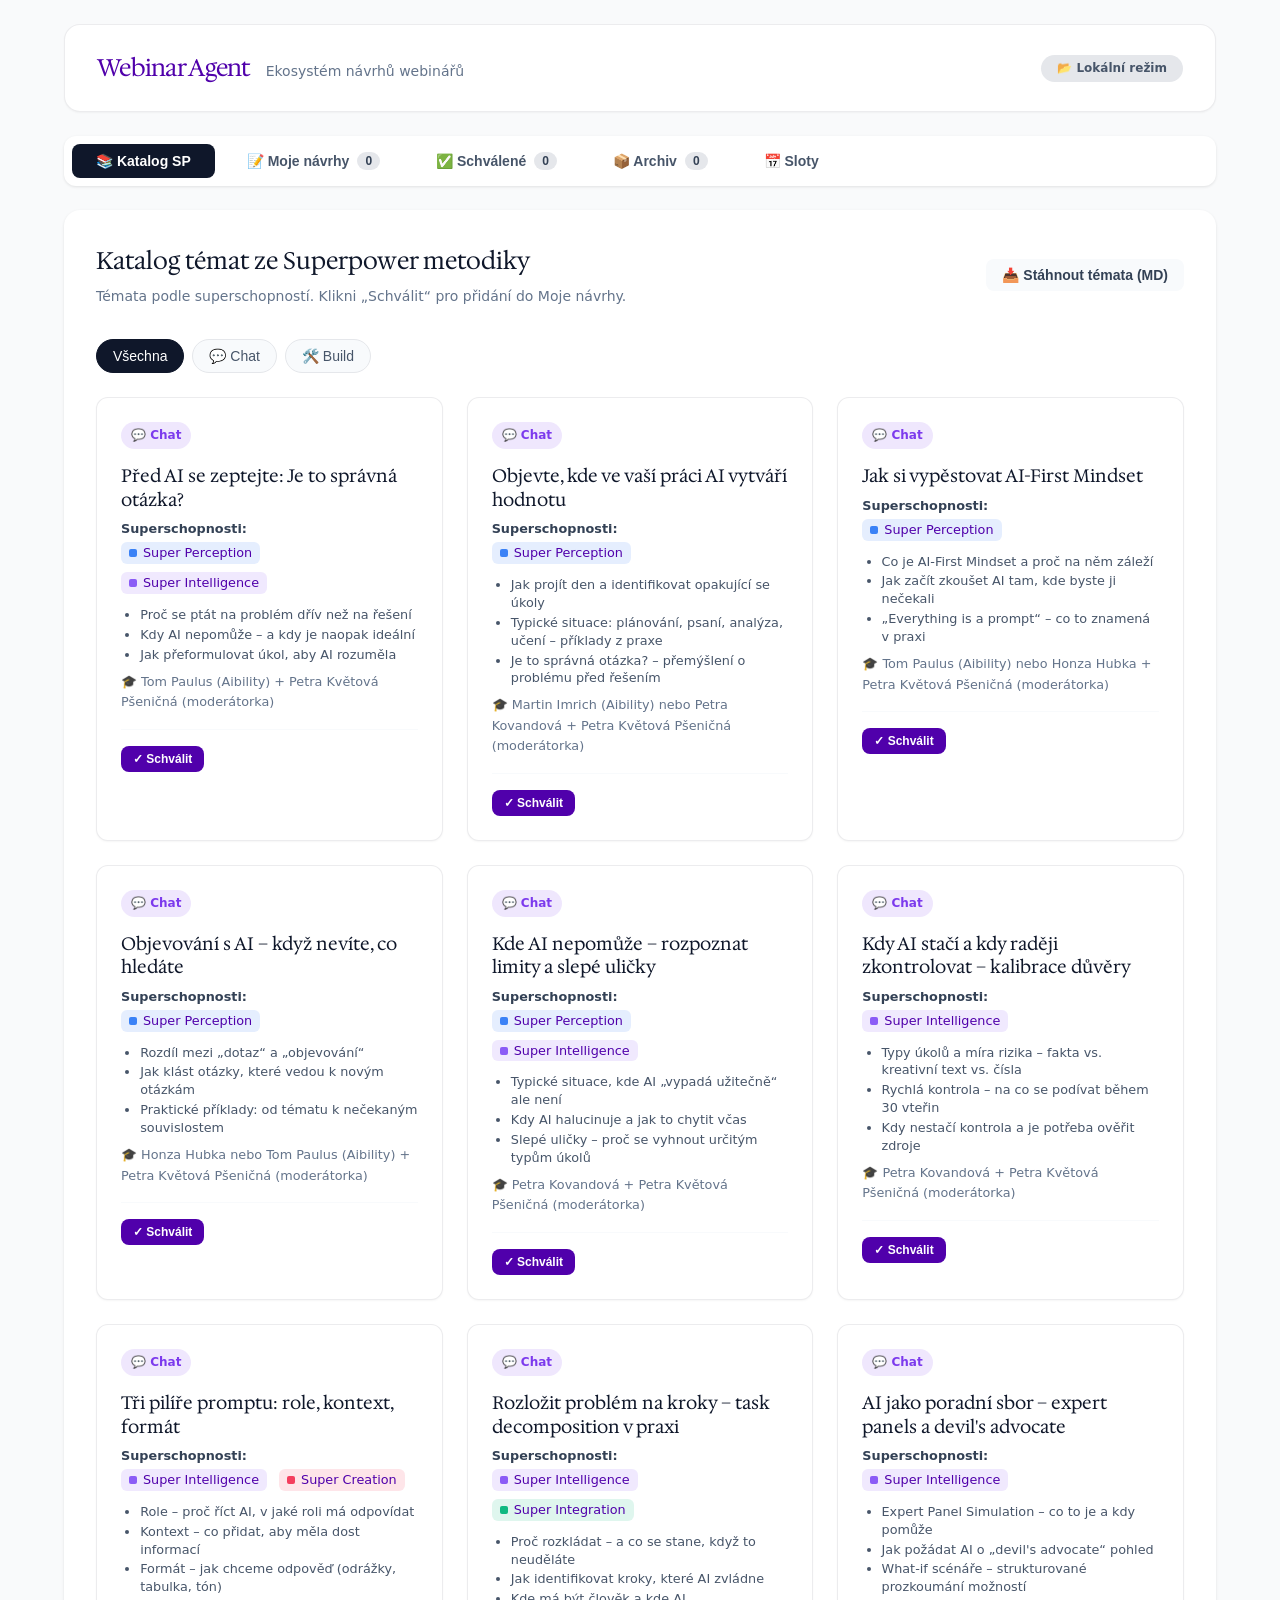
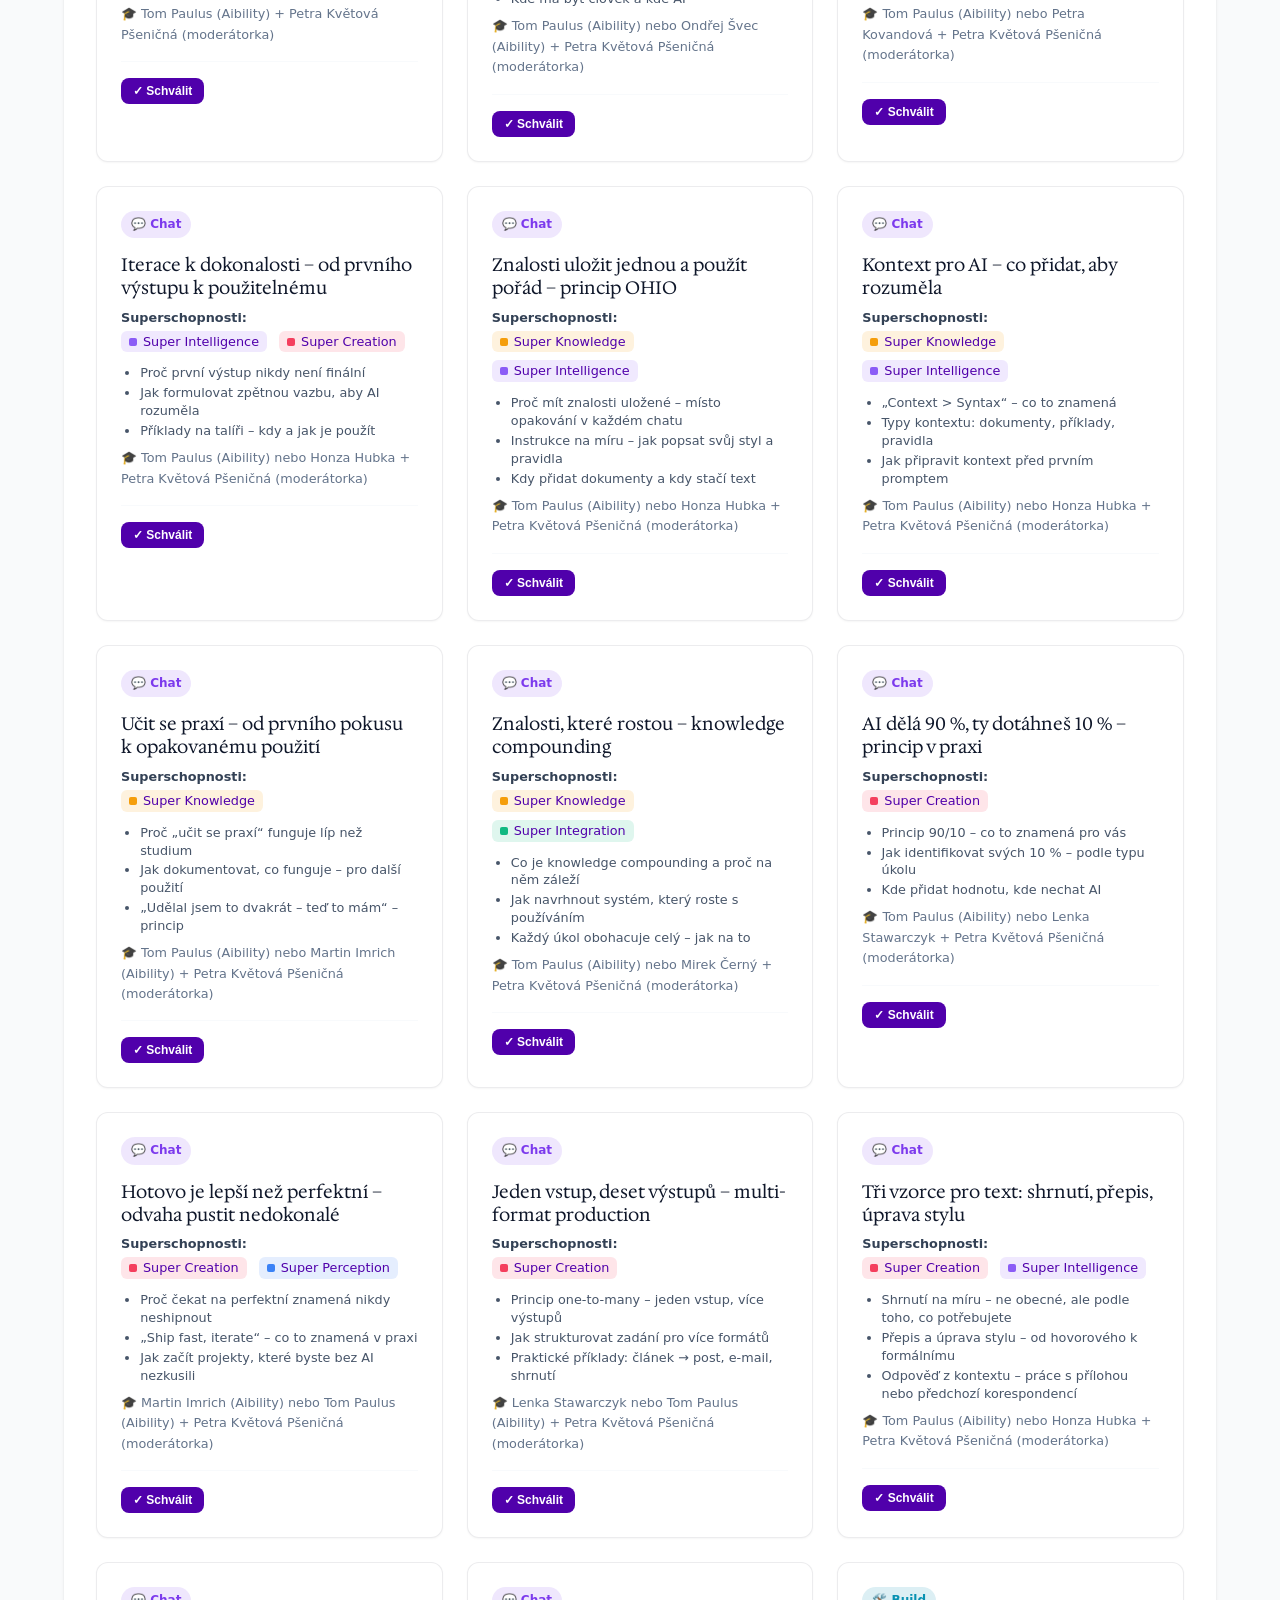
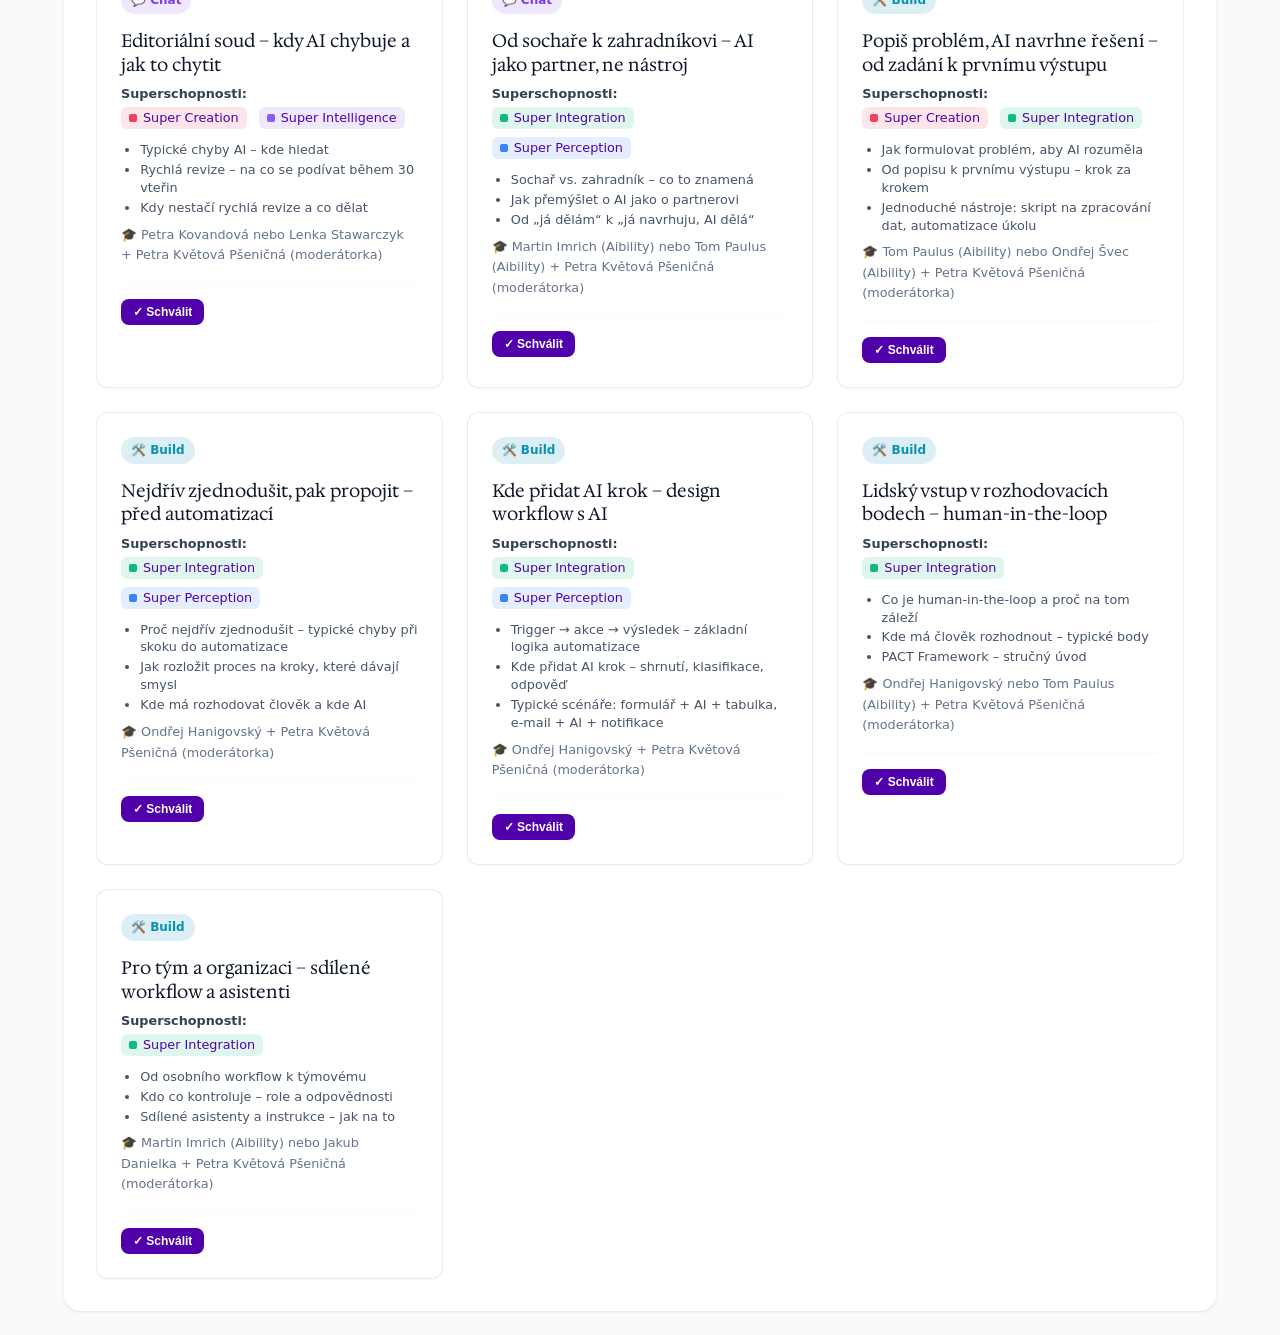
==== commit bf18aa90: "Add download topics as MD Made-with: Cursor" ====
--- a/index.html
+++ b/index.html
@@ -67,9 +67,12 @@
             </section>
 
             <section id="tab-katalog" class="tab-content active">
-                <div class="section-header">
-                    <h2>Katalog témat ze Superpower metodiky</h2>
-                    <p class="section-desc">Témata podle superschopností. Klikni „Schválit“ pro přidání do Moje návrhy.</p>
+                <div class="section-header" style="display:flex;flex-wrap:wrap;gap:12px;align-items:center;justify-content:space-between">
+                    <div>
+                        <h2>Katalog témat ze Superpower metodiky</h2>
+                        <p class="section-desc">Témata podle superschopností. Klikni „Schválit“ pro přidání do Moje návrhy.</p>
+                    </div>
+                    <button type="button" class="btn btn-secondary" onclick="downloadTopicsAsMd()">📥 Stáhnout témata (MD)</button>
                 </div>
                 <div class="filters">
                     <button class="filter-btn active" data-katalog-filter="all">Všechna</button>
